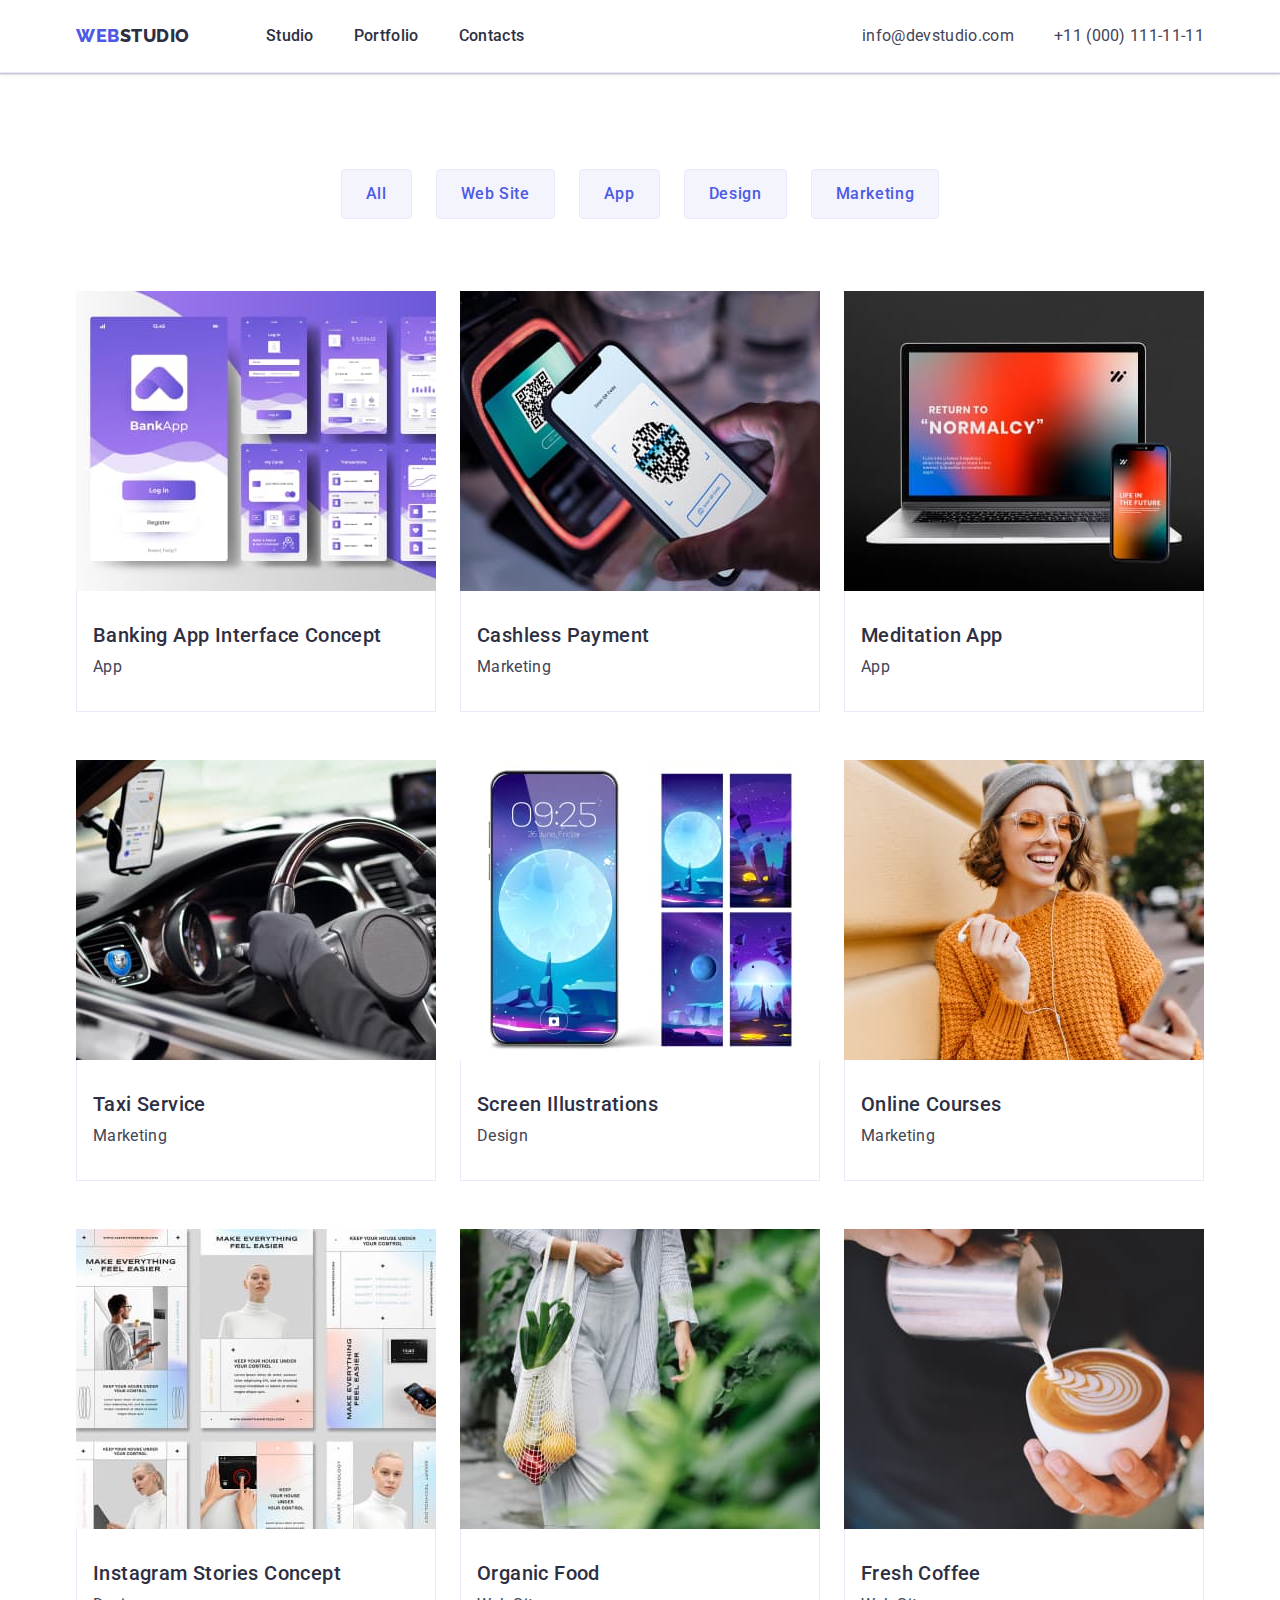
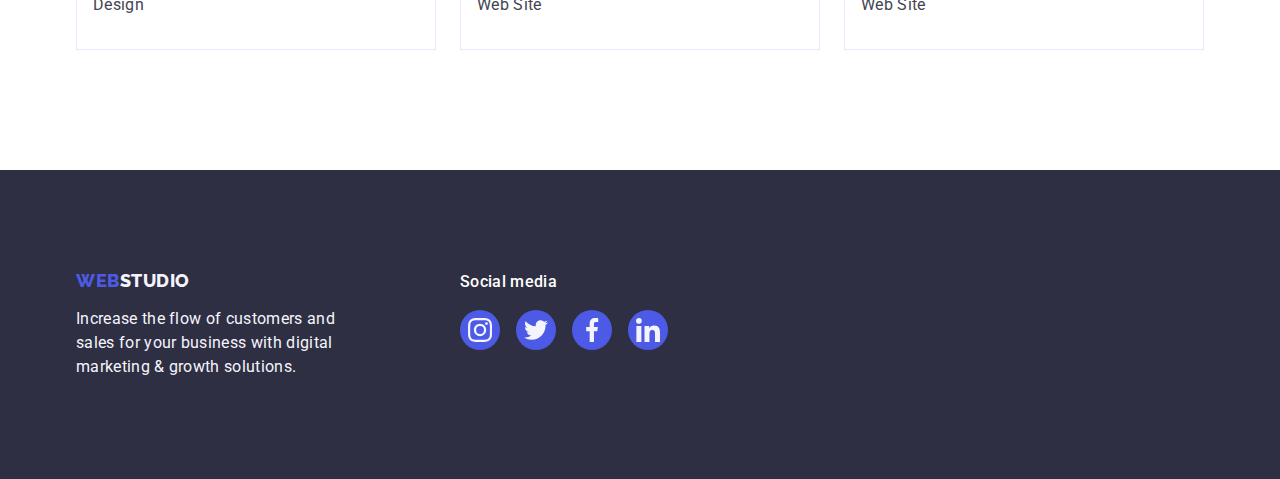
==== portfolio.html @ 55ef06f0 "Initial commit" ====
<!DOCTYPE html>
<html lang="en">
  <head>
    <meta charset="UTF-8" />
    <meta http-equiv="X-UA-Compatible" content="IE=edge" />
    <meta name="viewport" content="width=, initial-scale=1.0" />
    <title>Portfolio</title>

    <!-- Font  -->
    <link rel="preconnect" href="https://fonts.googleapis.com" />
    <link rel="preconnect" href="https://fonts.gstatic.com" crossorigin />
    <link
      href="https://fonts.googleapis.com/css2?family=Raleway:wght@800&family=Roboto:wght@400;500;700;900&display=swap"
      rel="stylesheet"
    />

    <!-- Normalize -->
    <link
      rel="stylesheet"
      href="https://cdn.jsdelivr.net/npm/modern-normalize@1.1.0/modern-normalize.min.css"
    />

    <!-- Styles -->
    <link rel="stylesheet" href="./css/styles.css" />
  </head>
  <body>
    <!-- Header section -->
    <header class="header">
      <div class="container header-cont">
        <nav class="header-nav main-nav">
          <a class="header-logo link" href="./index.html"
            >Web<span class="header-logo-second">Studio</span></a
          >
          <ul class="header-nav-list list">
            <li class="header-item">
              <a class="header-link link" href="./index.html">Studio</a>
            </li>
            <li class="header-item">
              <a class="header-link link" href="./portfolio.html">Portfolio</a>
            </li>
            <li class="header-item">
              <a class="header-link link" href="">Contacts</a>
            </li>
          </ul>
        </nav>
        <address class="header-contacts">
          <ul class="header-nav-contacts-list list">
            <li class="header-contacts-item">
              <a
                class="header-contacts-link link"
                href="mailto:info@devstudio.com"
                >info@devstudio.com</a
              >
            </li>
            <li class="header-contacts-item">
              <a class="header-contacts-link link" href="tel:+110001111111"
                >+11 (000) 111-11-11</a
              >
            </li>
          </ul>
        </address>
      </div>
    </header>
    <main>
      <!-- Section 1 -->
      <section class="portfolio-cont">
        <div class="container">
          <h1 class="visually-hidden">Portfolio</h1>
          <ul class="portfolio-btn-list list">
            <li class="porfolio-btn-item">
              <button class="portfolio-btn" type="button">All</button>
            </li>
            <li class="porfolio-btn-item">
              <button class="portfolio-btn" type="button">Web Site</button>
            </li>
            <li class="porfolio-btn-item">
              <button class="portfolio-btn" type="button">App</button>
            </li>
            <li class="porfolio-btn-item">
              <button class="portfolio-btn" type="button">Design</button>
            </li>
            <li class="porfolio-btn-item">
              <button class="portfolio-btn" type="button">Marketing</button>
            </li>
          </ul>
          <ul class="portfolio-img-list list">
            <li class="portfoli-img-item">
              <a class="portfolio-img-link link" href="">
                <img
                  class="portfolio-img"
                  src="./images/img-8.jpg"
                  alt="Interface Concept"
                  width="360"
                  height="300"
                />
                <div class="portfolio-details">
                  <h2 class="portfolio-title-name">
                    Banking App Interface Concept
                  </h2>
                  <p class="portfolio-undertitle">App</p>
                </div>
              </a>
            </li>
            <li class="portfoli-img-item">
              <a class="portfolio-img-link link" href="">
                <img
                  class="portfolio-img"
                  src="./images/img-9.jpg"
                  alt="Payment by QR code"
                  width="360"
                  height="300"
                />
                <div class="portfolio-details">
                  <h2 class="portfolio-title-name">Cashless Payment</h2>
                  <p class="portfolio-undertitle">Marketing</p>
                </div>
              </a>
            </li>
            <li class="portfoli-img-item">
              <a class="portfolio-img-link link" href="">
                <img
                  class="portfolio-img"
                  src="./images/img-10.jpg"
                  alt="Meditation App on tht phone and laptop"
                  width="360"
                  height="300"
                />
                <div class="portfolio-details">
                  <h2 class="portfolio-title-name">Meditation App</h2>
                  <p class="portfolio-undertitle">App</p>
                </div>
              </a>
            </li>
            <li class="portfoli-img-item">
              <a class="portfolio-img-link link" href="">
                <img
                  class="portfolio-img"
                  src="./images/img-11.jpg"
                  alt="taxi driver"
                  width="360"
                  height="300"
                />
                <div class="portfolio-details">
                  <h2 class="portfolio-title-name">Taxi Service</h2>
                  <p class="portfolio-undertitle">Marketing</p>
                </div>
              </a>
            </li>
            <li class="portfoli-img-item">
              <a class="portfolio-img-link link" href="">
                <img
                  class="portfolio-img"
                  src="./images/img-12.jpg"
                  alt="moon`s illustrations on the phone"
                  width="360"
                  height="300"
                />
                <div class="portfolio-details">
                  <h2 class="portfolio-title-name">Screen Illustrations</h2>
                  <p class="portfolio-undertitle">Design</p>
                </div>
              </a>
            </li>
            <li class="portfoli-img-item">
              <a class="portfolio-img-link link" href="">
                <img
                  class="portfolio-img"
                  src="./images/img-13.jpg"
                  alt="smiling girl"
                  width="360"
                  height="300"
                />
                <div class="portfolio-details">
                  <h2 class="portfolio-title-name">Online Courses</h2>
                  <p class="portfolio-undertitle">Marketing</p>
                </div>
              </a>
            </li>
            <li class="portfoli-img-item">
              <a class="portfolio-img-link link" href="">
                <img
                  class="portfolio-img"
                  src="./images/img-14.jpg"
                  alt="girl`s instagram page"
                  width="360"
                  height="300"
                />
                <div class="portfolio-details">
                  <h2 class="portfolio-title-name">
                    Instagram Stories Concept
                  </h2>
                  <p class="portfolio-undertitle">Design</p>
                </div>
              </a>
            </li>
            <li class="portfoli-img-item">
              <a class="portfolio-img-link link" href="">
                <img
                  class="portfolio-img"
                  src="./images/img-15.jpg"
                  alt="girl and a bag with vegetables"
                  width="360"
                  height="300"
                />
                <div class="portfolio-details">
                  <h2 class="portfolio-title-name">Organic Food</h2>
                  <p class="portfolio-undertitle">Web Site</p>
                </div>
              </a>
            </li>
            <li class="portfoli-img-item">
              <a class="portfolio-img-link link" href="">
                <img
                  class="portfolio-img"
                  src="./images/img-16.jpg"
                  alt="Cup of Coffee"
                  width="360"
                  height="300"
                />
                <div class="portfolio-details">
                  <h2 class="portfolio-title-name">Fresh Coffee</h2>
                  <p class="portfolio-undertitle">Web Site</p>
                </div>
              </a>
            </li>
          </ul>
        </div>
      </section>
    </main>

    <!-- Footer section -->
    <footer class="footer">
      <div class="container footer-cont">
        <div class="footer-logo-cont">
          <a class="footer-logo link" href="./index.html"
            >Web<span class="footer-logo-second">Studio</span></a
          >
          <p class="footer-undertitle">
            Increase the flow of customers and sales for your business with
            digital marketing & growth solutions.
          </p>
        </div>
        <div class="footer-socials">
          <h2 class="footer-title">Social media</h2>
          <ul class="socials-footer-list list">
            <li class="socials-item">
              <a
                class="socials-link-footer link"
                href="https://instagram.com"
                target="_blank"
                rel="noopener noreferrer"
                aria-label="Instagram icon"
              >
                <svg class="socials-icon" width="24" height="24">
                  <use href="./images/icons.svg#icon-instagram"></use>
                </svg>
              </a>
            </li>
            <li class="socials-item">
              <a
                class="socials-link-footer link"
                href="https://twitter.com"
                target="_blank"
                rel="noopener noreferrer"
                aria-label="Twitter icon"
              >
                <svg class="socials-icon" width="24" height="24">
                  <use href="./images/icons.svg#icon-twitter"></use>
                </svg>
              </a>
            </li>
            <li class="socials-item">
              <a
                class="socials-link-footer link"
                href="https://facebook.com"
                target="_blank"
                rel="noopener noreferrer"
                aria-label="Facebook icon"
              >
                <svg class="socials-icon" width="24" height="24">
                  <use href="./images/icons.svg#icon-facebook"></use>
                </svg>
              </a>
            </li>
            <li class="socials-item">
              <a
                class="socials-link-footer link"
                href="https://linkedin.com"
                target="_blank"
                rel="noopener noreferrer"
                aria-label="Linkedin icon"
              >
                <svg class="socials-icon" width="24" height="24">
                  <use href="./images/icons.svg#icon-linkedin"></use>
                </svg>
              </a>
            </li>
          </ul>
        </div>
      </div>
    </footer>
  </body>
</html>
---- css/styles.css ----
:root {
  /* Colors  */

  --iris: #4d5ae5;
  --ocean: #404bbf;
  --navy-blue: #2e2f42;
  --green: #31d0aa;
  --slate: #434455;
  --light-slate: #8e8f99;
  --cornflower: #e7e9fc;
  --cloud: #f4f4fd;
  --navy-blue-bg: #2e2f42;
  --grey: #2e2f42;
  --white: #ffffff;
  --dairy: #fcfcfc;

  /* Fonts  */
  --primary-font: Roboto, sans-serif;
  --secondary-font: Releway, sans-serif;
}

/* Base styles */

body {
  font-family: var(--primary-font);
  font-size: 16px;
  color: var(--slate);
  background-color: var(--white);
}

/* reset start */

h1,
h2,
h3,
p {
  margin: 0;
}

img {
  display: block;
}

.link {
  text-decoration: none;
}

.list {
  list-style: none;
  margin: 0;
  padding: 0;
}

.visually-hidden {
  position: absolute;
  width: 1px;
  height: 1px;
  margin: -1px;
  border: 0;
  padding: 0;

  white-space: nowrap;
  clip-path: inset(100%);
  clip: rect(0 0 0 0);
  overflow: hidden;
}

.container {
  width: 1158px;
  margin-right: auto;
  margin-left: auto;
  padding: 0 15px;
}

/* Header styles */

.header {
  border-bottom: 1px solid #e7e9fc;
  box-shadow: 0px 2px 1px rgba(46, 47, 66, 0.08),
    0px 1px 1px rgba(46, 47, 66, 0.16), 0px 1px 6px rgba(46, 47, 66, 0.08);
}

.header-cont {
  display: flex;
  align-items: center;
}

.main-nav {
  display: flex;
  align-items: center;
  margin-right: auto;
}

.header-logo {
  margin-right: 76px;

  font-family: "Raleway", sans-serif;
  font-weight: 800;
  font-size: 18px;
  line-height: 1.17;
  letter-spacing: 0.03em;
  text-transform: uppercase;

  color: var(--iris);
}

.header-logo-second {
  font-family: "Raleway", sans-serif;
  color: var(--navy-blue);
}

.header-nav-list {
  display: flex;
  align-items: center;
}

.header-link {
  display: block;

  font-weight: 500;
  font-size: 16px;
  line-height: 1.5;
  letter-spacing: 0.02em;
  color: var(--navy-blue);
  padding: 24px 0;
}
.header-item {
  margin-right: 40px;
}

.header-item:last-child {
  margin-right: 0px;
}

.header-contacts {
  font-style: normal;
}

.header-nav-contacts-list {
  display: flex;
}

.header-contacts-link {
  line-height: 1.5;
  letter-spacing: 0.02em;
  color: var(--slate);
}

.header-contacts-item {
  margin-right: 40px;
}

.header-contacts-item:last-child {
  margin-right: 0px;
}

.header-link:hover,
.header-link:focus,
.header-contacts-link:hover,
.header-contacts-link:focus {
  color: var(--ocean);
}

/* Hero styles */

.hero {
  text-align: center;
  padding-top: 188px;
  padding-bottom: 188px;

  max-width: 1440px;
  margin-left: auto;
  margin-right: auto;
  background-color: var(--grey);
  background-image: linear-gradient(
      rgba(46, 47, 66, 0.7),
      rgba(46, 47, 66, 0.7)
    ),
    url(../images/hero/hero_image.jpg);
  background-repeat: no-repeat;
  background-position: center;
  background-size: cover;
}

.hero-title {
  margin-bottom: 48px;
  max-width: 496px;
  margin-right: auto;
  margin-left: auto;

  font-weight: 700;
  font-size: 56px;
  line-height: 1.07;
  letter-spacing: 0.02em;
  color: var(--white);
}

.hero-btn {
  display: block;
  padding-bottom: 16px;
  padding-top: 16px;
  padding-right: 32px;
  padding-left: 32px;
  border-radius: 4px;
  border: transparent;
  min-width: 169px;
  margin-right: auto;
  margin-left: auto;
  box-shadow: 0px 4px 4px rgba(0, 0, 0, 0.15);

  font-family: inherit;
  font-weight: 500;
  font-size: 16px;
  line-height: 1.5;
  letter-spacing: 0.04em;

  color: var(--white);
  background-color: var(--iris);
  cursor: pointer;
}

.hero-btn:hover,
.hero-btn:focus {
  background-color: var(--ocean);
  box-shadow: 0px 4px 4px rgba(0, 0, 0, 0.15);
}

/* Section 1 styles */

.about-section {
  padding-top: 120px;
  padding-bottom: 120px;
}

.about-list {
  display: flex;
}

.about-title-name {
  margin-bottom: 8px;

  font-weight: 500;
  font-size: 20px;
  line-height: 1.2;
  letter-spacing: 0.02em;

  color: var(--navy-blue);
}

.about-undertitle {
  line-height: 1.5;
  letter-spacing: 0.02em;
}

.about-item {
  margin-right: 24px;
  width: 264px;
}

.about-item:last-child {
  margin-right: 0px;
}

.about-icons-list {
  display: flex;
  justify-content: center;
  gap: 24px;
}

.about-icons-item {
  display: flex;
  justify-content: center;
  align-items: center;
}

.about-icons-images {
  display: flex;
  justify-content: center;
  align-items: center;
  width: 264px;
  height: 112px;

  background: #f4f4fd;
  border-radius: 4px;
  margin-bottom: 8px;
}

/* Section 2 styles */

.projects-section {
  padding-bottom: 120px;
}

.projects-list {
  display: flex;
  gap: 24px;
}

.projects-title {
  margin-bottom: 72px;

  font-weight: 700;
  font-size: 36px;
  line-height: 1.11;
  text-align: center;
  text-transform: capitalize;

  color: var(--navy-blue);
}

/* Section 3 styles */

.team-section {
  background-color: var(--cloud);
  padding-top: 120px;
  padding-bottom: 120px;
}

.team-title {
  margin-bottom: 72px;

  font-weight: 700;
  font-size: 36px;
  line-height: 1.11;
  text-align: center;
  text-transform: capitalize;
  letter-spacing: 0.02em;

  color: var(--navy-blue);
}

.team-list {
  display: flex;
  gap: 24px;
}

.team-item {
  background-color: var(--white);
  box-shadow: 0px 1px 6px rgba(46, 47, 66, 0.08),
    0px 1px 1px rgba(46, 47, 66, 0.16), 0px 2px 1px rgba(46, 47, 66, 0.08);
  border-radius: 0px 0px 4px 4px;
}

.team-details {
  padding-top: 32px;
  padding-bottom: 32px;
}

.team-title-name {
  margin-bottom: 8px;

  font-weight: 500;
  font-size: 20px;
  line-height: 1.2;
  letter-spacing: 0.02em;
  text-align: center;

  color: var(--navy-blue);
}
.team-undertitle {
  margin-bottom: 8px;

  line-height: 1.5;
  letter-spacing: 0.02em;
  text-align: center;
}

/* Section 4 */

.customer-section {
  padding-bottom: 120px;
  padding-top: 120px;
}

.customer-title {
  margin-bottom: 72px;

  font-weight: 700;
  font-size: 36px;
  line-height: 1.1;
  text-align: center;
  letter-spacing: 0.02em;
  text-transform: capitalize;

  color: var(--navy-blue);
}

.customer-icons-list {
  display: flex;
  justify-content: center;
  gap: 24px;
}

.customers-link {
  display: flex;
  justify-content: center;
  align-items: center;

  width: 168px;
  height: 88px;

  border: 1px solid var(--light-slate);
  border-radius: 4px;

  color: var(--light-slate);
}

.customers-link:hover,
.customers-link:focus {
  border: 1px solid var(--ocean);
  color: var(--ocean);
}

.customer-icon {
  fill: currentColor;
}

/* Icons */

.socials {
  display: flex;
  justify-content: center;
  gap: 24px;
}

.socials-link {
  display: flex;
  justify-content: center;
  align-items: center;

  width: 40px;
  height: 40px;

  background-color: var(--iris);
  border-radius: 50%;
}

.socials-icon {
  fill: var(--cloud);
}

.socials-link:hover,
.socials-link:focus {
  background-color: var(--ocean);
}

/* Footer section */

.footer {
  background-color: var(--navy-blue-bg);
  padding-top: 100px;
  padding-bottom: 100px;
}

.footer-cont {
  display: flex;
  align-items: baseline;
  gap: 120px;
}

.footer-logo-cont {
  width: 264px;
}

.footer-logo link {
  margin-top: 100px;
}

.footer-logo {
  display: inline-block;
  margin-bottom: 16px;
  font-family: "Raleway", sans-serif;
  font-weight: 800;
  font-size: 18px;
  line-height: 1.17;
  letter-spacing: 0.03em;
  text-transform: uppercase;
  color: var(--iris);
}

.footer-logo-second {
  font-family: "Raleway", sans-serif;
  color: var(--cloud);
}

.footer-undertitle {
  color: var(--cloud);
  width: 264px;
  line-height: 1.5;
  letter-spacing: 0.02em;
}

.footer-title {
  margin-bottom: 16px;

  font-size: 16px;
  font-weight: 500;
  line-height: 1.5;
  letter-spacing: 0.02em;
  color: var(--white);
}

.socials-footer-list {
  display: flex;
  justify-content: center;
  gap: 16px;
}

.socials-link-footer {
  display: flex;
  justify-content: center;
  align-items: center;

  width: 40px;
  height: 40px;

  background-color: var(--iris);
  border-radius: 50%;
}

.socials-link-footer:hover,
.socials-link-footer:focus {
  background-color: var(--green);
}

/* Portfolio */

/* Section 1 */

.portfolio-cont {
  padding-top: 96px;
  padding-bottom: 120px;
}

.portfolio-btn-list {
  display: flex;
  justify-content: center;
  margin-bottom: 72px;
  gap: 24px;
}

.portfolio-btn {
  border-radius: 4px;
  padding-top: 12px;
  padding-right: 24px;
  padding-bottom: 12px;
  padding-left: 24px;
  text-align: center;
  border: 1px solid var(--cornflower);

  font-family: inherit;
  font-weight: 500;
  font-size: 16px;
  line-height: 1.5;
  letter-spacing: 0.04em;
  cursor: pointer;

  color: var(--iris);
  background-color: var(--cloud);
}

.portfolio-btn:hover,
.portfolio-btn:focus {
  box-shadow: 0px 3px 1px rgba(0, 0, 0, 0.1), 0px 2px 1px rgba(0, 0, 0, 0.08),
    0px 2px 2px rgba(0, 0, 0, 0.12);

  color: var(--white);
  background-color: var(--ocean);
  border: 1px solid transparent;
}

.portfolio-details {
  padding-top: 32px;
  padding-bottom: 32px;
  padding-right: 16px;
  padding-left: 16px;
  border: 1px solid var(--cornflower);
  border-top: none;
}

.portfolio-title-name {
  font-weight: 500;
  font-size: 20px;
  line-height: 1.2;
  letter-spacing: 0.02em;
  color: var(--navy-blue);
  margin-bottom: 8px;
}

.portfolio-undertitle {
  font-size: 16px;
  line-height: 1.5;
  letter-spacing: 0.02em;
  color: var(--slate);
}

.portfolio-img-list {
  display: flex;
  flex-wrap: wrap;
  width: 1128px;
  column-gap: 24px;
  row-gap: 48px;
}

.portfoli-img-item {
  width: calc((100% - 48px) / 3);
}

.portfolio-img-link {
  display: block;
}

.portfolio-img-link:hover,
.portfolio-img-link:focus {
  box-shadow: 0px 1px 6px rgba(46, 47, 66, 0.08),
    0px 1px 1px rgba(46, 47, 66, 0.16), 0px 2px 1px rgba(46, 47, 66, 0.08);
}
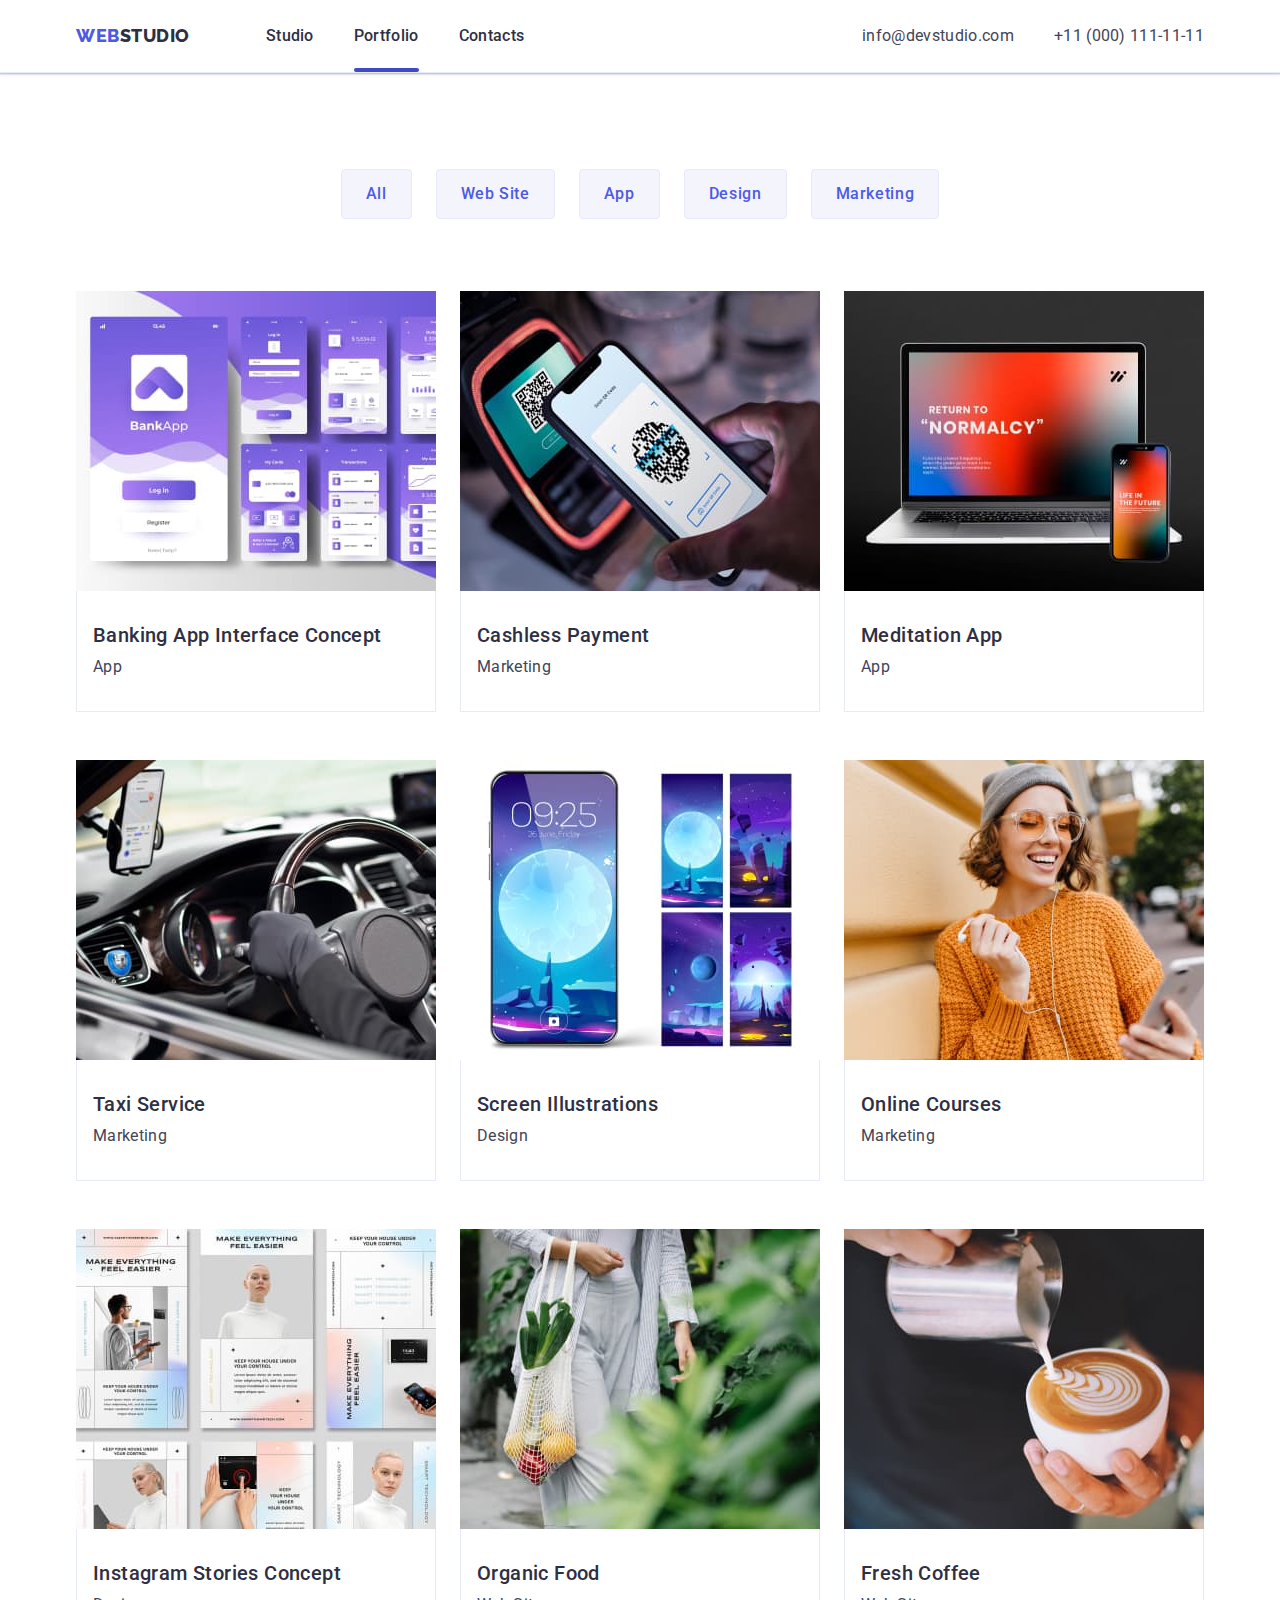
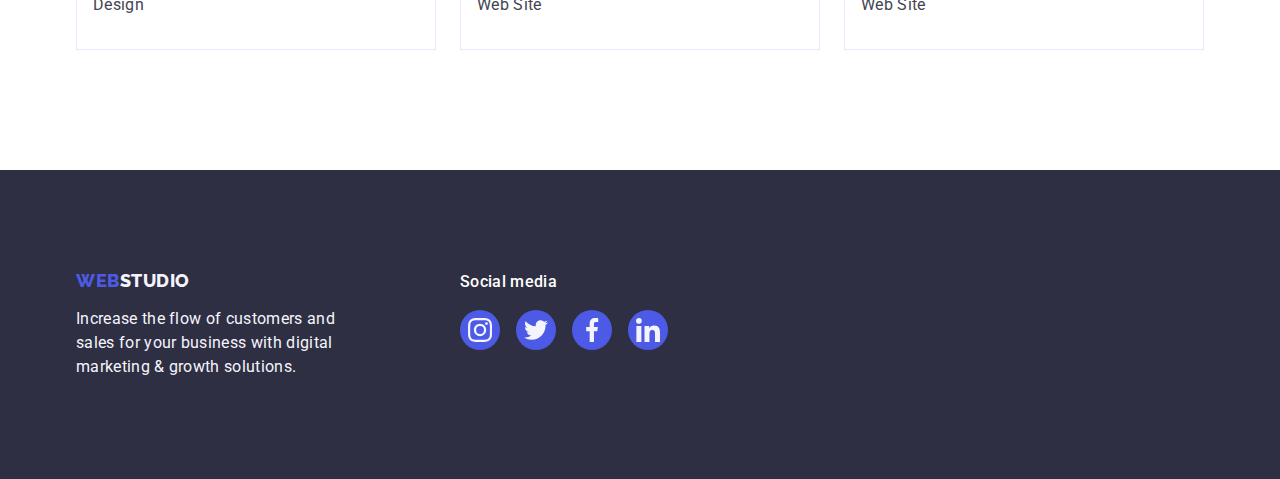
==== commit 003f8969: "Update portfolio.html" ====
--- a/portfolio.html
+++ b/portfolio.html
@@ -36,7 +36,9 @@
               <a class="header-link link" href="./index.html">Studio</a>
             </li>
             <li class="header-item">
-              <a class="header-link link" href="./portfolio.html">Portfolio</a>
+              <a class="header-link current link" href="./portfolio.html"
+                >Portfolio</a
+              >
             </li>
             <li class="header-item">
               <a class="header-link link" href="">Contacts</a>
--- a/css/styles.css
+++ b/css/styles.css
@@ -115,6 +115,8 @@
 }
 
 .header-link {
+  position: relative;
+
   display: block;
 
   font-weight: 500;
@@ -124,6 +126,26 @@
   color: var(--navy-blue);
   padding: 24px 0;
 }
+
+.header-link::after {
+  content: "";
+  position: absolute;
+  bottom: 0px;
+  left: 0px;
+
+  display: block;
+  width: 100%;
+  height: 4px;
+
+  border-radius: 2px;
+}
+
+.header-link.current::after,
+.header-link:hover::after,
+.header-link:focus::after {
+  background-color: var(--ocean);
+}
+
 .header-item {
   margin-right: 40px;
 }
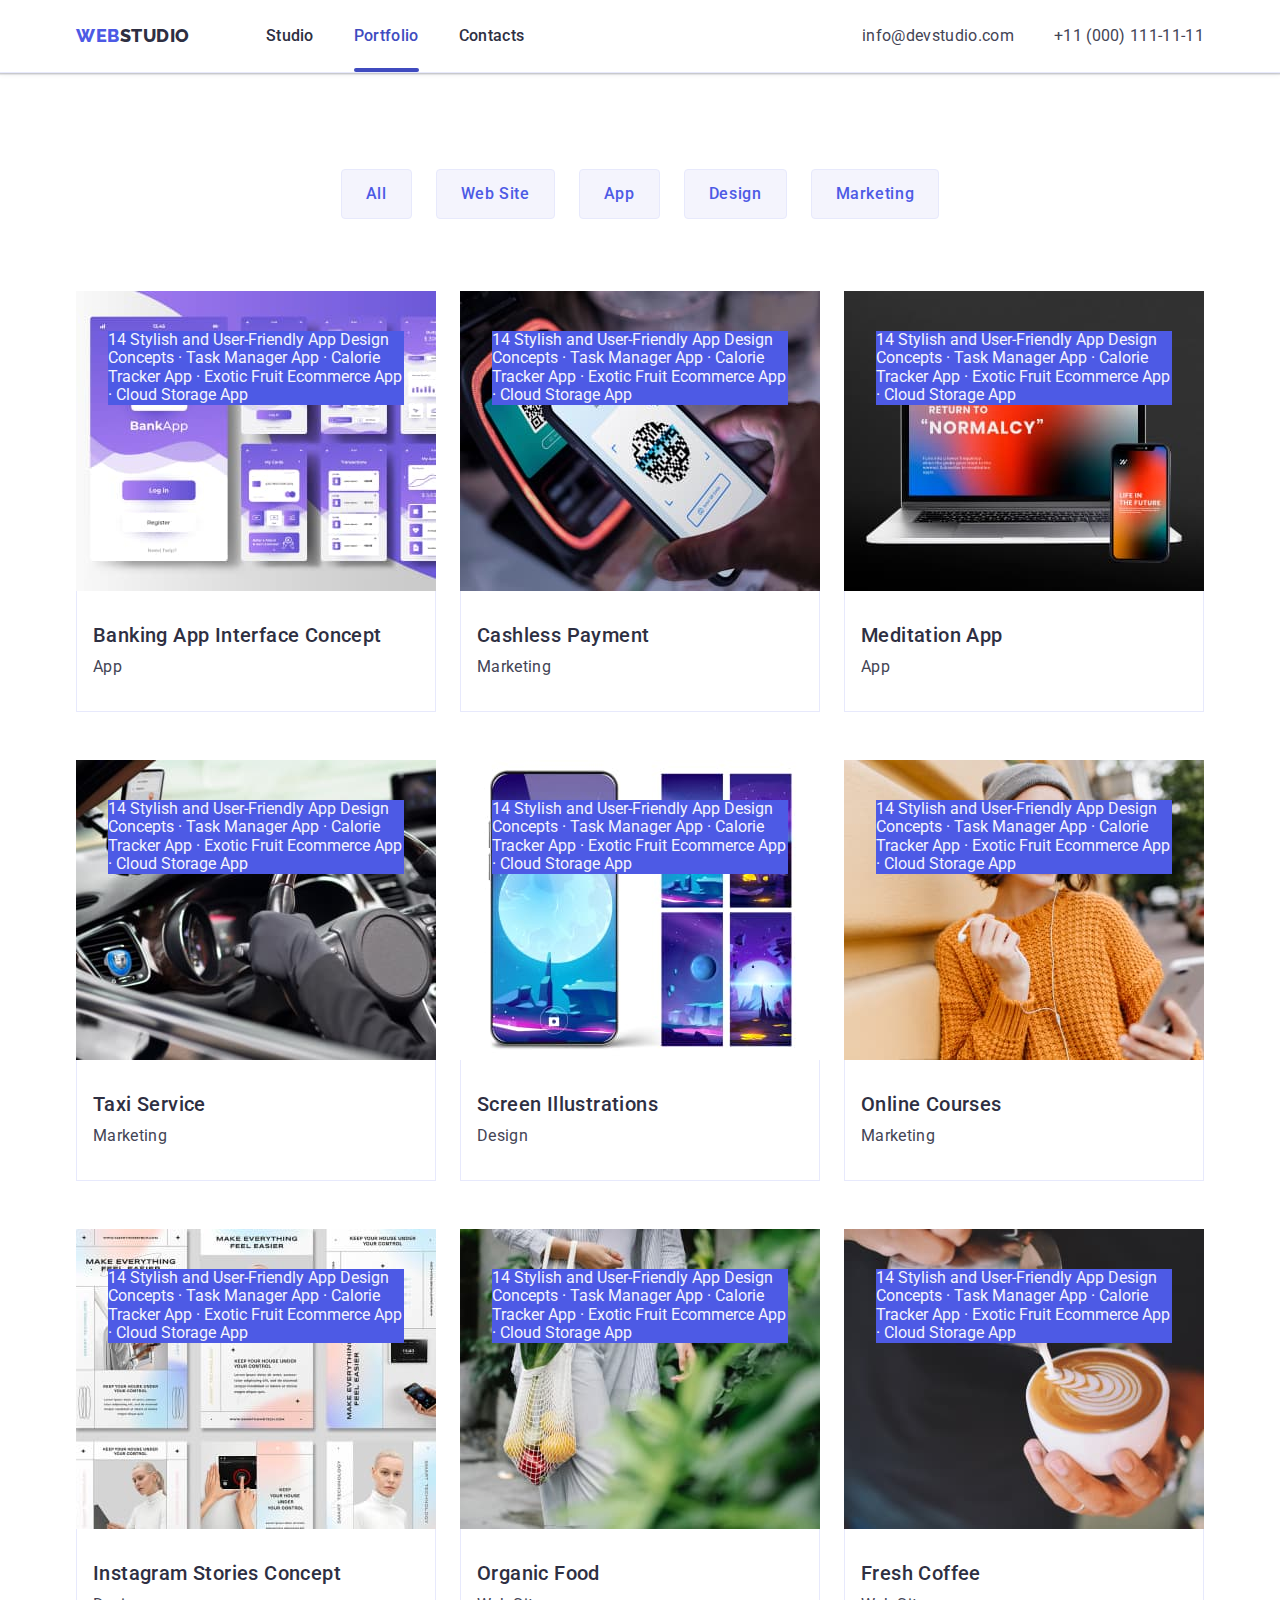
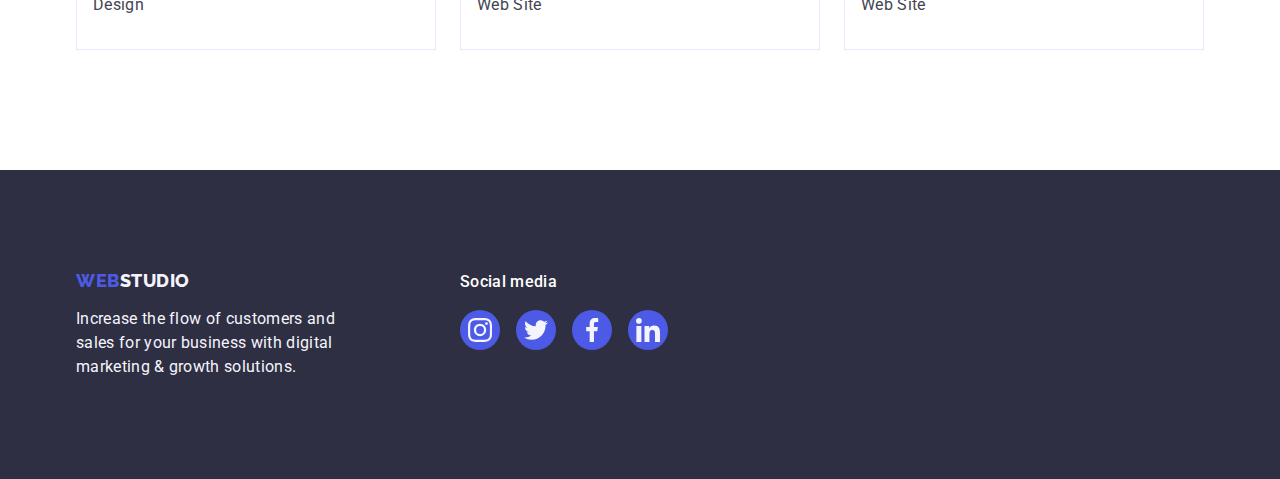
==== commit 894af070: "Update portfolio.html" ====
--- a/portfolio.html
+++ b/portfolio.html
@@ -88,13 +88,20 @@
           <ul class="portfolio-img-list list">
             <li class="portfoli-img-item">
               <a class="portfolio-img-link link" href="">
-                <img
-                  class="portfolio-img"
-                  src="./images/img-8.jpg"
-                  alt="Interface Concept"
-                  width="360"
-                  height="300"
-                />
+                <div class="portfolio-img-box">
+                  <img
+                    class="portfolio-img"
+                    src="./images/img-8.jpg"
+                    alt="Interface Concept"
+                    width="360"
+                    height="300"
+                  />
+                  <p class="portfolio-img-text">
+                    14 Stylish and User-Friendly App Design Concepts · Task
+                    Manager App · Calorie Tracker App · Exotic Fruit Ecommerce
+                    App · Cloud Storage App
+                  </p>
+                </div>
                 <div class="portfolio-details">
                   <h2 class="portfolio-title-name">
                     Banking App Interface Concept
@@ -105,13 +112,20 @@
             </li>
             <li class="portfoli-img-item">
               <a class="portfolio-img-link link" href="">
-                <img
-                  class="portfolio-img"
-                  src="./images/img-9.jpg"
-                  alt="Payment by QR code"
-                  width="360"
-                  height="300"
-                />
+                <div class="portfolio-img-box">
+                  <img
+                    class="portfolio-img"
+                    src="./images/img-9.jpg"
+                    alt="Payment by QR code"
+                    width="360"
+                    height="300"
+                  />
+                  <p class="portfolio-img-text">
+                    14 Stylish and User-Friendly App Design Concepts · Task
+                    Manager App · Calorie Tracker App · Exotic Fruit Ecommerce
+                    App · Cloud Storage App
+                  </p>
+                </div>
                 <div class="portfolio-details">
                   <h2 class="portfolio-title-name">Cashless Payment</h2>
                   <p class="portfolio-undertitle">Marketing</p>
@@ -120,13 +134,20 @@
             </li>
             <li class="portfoli-img-item">
               <a class="portfolio-img-link link" href="">
-                <img
-                  class="portfolio-img"
-                  src="./images/img-10.jpg"
-                  alt="Meditation App on tht phone and laptop"
-                  width="360"
-                  height="300"
-                />
+                <div class="portfolio-img-box">
+                  <img
+                    class="portfolio-img"
+                    src="./images/img-10.jpg"
+                    alt="Meditation App on tht phone and laptop"
+                    width="360"
+                    height="300"
+                  />
+                  <p class="portfolio-img-text">
+                    14 Stylish and User-Friendly App Design Concepts · Task
+                    Manager App · Calorie Tracker App · Exotic Fruit Ecommerce
+                    App · Cloud Storage App
+                  </p>
+                </div>
                 <div class="portfolio-details">
                   <h2 class="portfolio-title-name">Meditation App</h2>
                   <p class="portfolio-undertitle">App</p>
@@ -135,13 +156,20 @@
             </li>
             <li class="portfoli-img-item">
               <a class="portfolio-img-link link" href="">
-                <img
-                  class="portfolio-img"
-                  src="./images/img-11.jpg"
-                  alt="taxi driver"
-                  width="360"
-                  height="300"
-                />
+                <div class="portfolio-img-box">
+                  <img
+                    class="portfolio-img"
+                    src="./images/img-11.jpg"
+                    alt="taxi driver"
+                    width="360"
+                    height="300"
+                  />
+                  <p class="portfolio-img-text">
+                    14 Stylish and User-Friendly App Design Concepts · Task
+                    Manager App · Calorie Tracker App · Exotic Fruit Ecommerce
+                    App · Cloud Storage App
+                  </p>
+                </div>
                 <div class="portfolio-details">
                   <h2 class="portfolio-title-name">Taxi Service</h2>
                   <p class="portfolio-undertitle">Marketing</p>
@@ -150,13 +178,20 @@
             </li>
             <li class="portfoli-img-item">
               <a class="portfolio-img-link link" href="">
-                <img
-                  class="portfolio-img"
-                  src="./images/img-12.jpg"
-                  alt="moon`s illustrations on the phone"
-                  width="360"
-                  height="300"
-                />
+                <div class="portfolio-img-box">
+                  <img
+                    class="portfolio-img"
+                    src="./images/img-12.jpg"
+                    alt="moon`s illustrations on the phone"
+                    width="360"
+                    height="300"
+                  />
+                  <p class="portfolio-img-text">
+                    14 Stylish and User-Friendly App Design Concepts · Task
+                    Manager App · Calorie Tracker App · Exotic Fruit Ecommerce
+                    App · Cloud Storage App
+                  </p>
+                </div>
                 <div class="portfolio-details">
                   <h2 class="portfolio-title-name">Screen Illustrations</h2>
                   <p class="portfolio-undertitle">Design</p>
@@ -165,13 +200,20 @@
             </li>
             <li class="portfoli-img-item">
               <a class="portfolio-img-link link" href="">
-                <img
-                  class="portfolio-img"
-                  src="./images/img-13.jpg"
-                  alt="smiling girl"
-                  width="360"
-                  height="300"
-                />
+                <div class="portfolio-img-box">
+                  <img
+                    class="portfolio-img"
+                    src="./images/img-13.jpg"
+                    alt="smiling girl"
+                    width="360"
+                    height="300"
+                  />
+                  <p class="portfolio-img-text">
+                    14 Stylish and User-Friendly App Design Concepts · Task
+                    Manager App · Calorie Tracker App · Exotic Fruit Ecommerce
+                    App · Cloud Storage App
+                  </p>
+                </div>
                 <div class="portfolio-details">
                   <h2 class="portfolio-title-name">Online Courses</h2>
                   <p class="portfolio-undertitle">Marketing</p>
@@ -180,13 +222,20 @@
             </li>
             <li class="portfoli-img-item">
               <a class="portfolio-img-link link" href="">
-                <img
-                  class="portfolio-img"
-                  src="./images/img-14.jpg"
-                  alt="girl`s instagram page"
-                  width="360"
-                  height="300"
-                />
+                <div class="portfolio-img-box">
+                  <img
+                    class="portfolio-img"
+                    src="./images/img-14.jpg"
+                    alt="girl`s instagram page"
+                    width="360"
+                    height="300"
+                  />
+                  <p class="portfolio-img-text">
+                    14 Stylish and User-Friendly App Design Concepts · Task
+                    Manager App · Calorie Tracker App · Exotic Fruit Ecommerce
+                    App · Cloud Storage App
+                  </p>
+                </div>
                 <div class="portfolio-details">
                   <h2 class="portfolio-title-name">
                     Instagram Stories Concept
@@ -197,13 +246,20 @@
             </li>
             <li class="portfoli-img-item">
               <a class="portfolio-img-link link" href="">
-                <img
-                  class="portfolio-img"
-                  src="./images/img-15.jpg"
-                  alt="girl and a bag with vegetables"
-                  width="360"
-                  height="300"
-                />
+                <div class="portfolio-img-box">
+                  <img
+                    class="portfolio-img"
+                    src="./images/img-15.jpg"
+                    alt="girl and a bag with vegetables"
+                    width="360"
+                    height="300"
+                  />
+                  <p class="portfolio-img-text">
+                    14 Stylish and User-Friendly App Design Concepts · Task
+                    Manager App · Calorie Tracker App · Exotic Fruit Ecommerce
+                    App · Cloud Storage App
+                  </p>
+                </div>
                 <div class="portfolio-details">
                   <h2 class="portfolio-title-name">Organic Food</h2>
                   <p class="portfolio-undertitle">Web Site</p>
@@ -212,13 +268,20 @@
             </li>
             <li class="portfoli-img-item">
               <a class="portfolio-img-link link" href="">
-                <img
-                  class="portfolio-img"
-                  src="./images/img-16.jpg"
-                  alt="Cup of Coffee"
-                  width="360"
-                  height="300"
-                />
+                <div class="portfolio-img-box">
+                  <img
+                    class="portfolio-img"
+                    src="./images/img-16.jpg"
+                    alt="Cup of Coffee"
+                    width="360"
+                    height="300"
+                  />
+                  <p class="portfolio-img-text">
+                    14 Stylish and User-Friendly App Design Concepts · Task
+                    Manager App · Calorie Tracker App · Exotic Fruit Ecommerce
+                    App · Cloud Storage App
+                  </p>
+                </div>
                 <div class="portfolio-details">
                   <h2 class="portfolio-title-name">Fresh Coffee</h2>
                   <p class="portfolio-undertitle">Web Site</p>
--- a/css/styles.css
+++ b/css/styles.css
@@ -140,9 +140,11 @@
   border-radius: 2px;
 }
 
-.header-link.current::after,
-.header-link:hover::after,
-.header-link:focus::after {
+.header-link.current {
+  color: var(--ocean);
+}
+
+.header-link.current::after {
   background-color: var(--ocean);
 }
 
@@ -637,3 +639,17 @@
   box-shadow: 0px 1px 6px rgba(46, 47, 66, 0.08),
     0px 1px 1px rgba(46, 47, 66, 0.16), 0px 2px 1px rgba(46, 47, 66, 0.08);
 }
+
+.portfolio-img-box {
+  position: relative;
+}
+
+.portfolio-img-text {
+  position: absolute;
+  top: 40px;
+  left: 32px;
+
+  width: 296px;
+  color: var(--cloud);
+  background-color: var(--iris);
+}
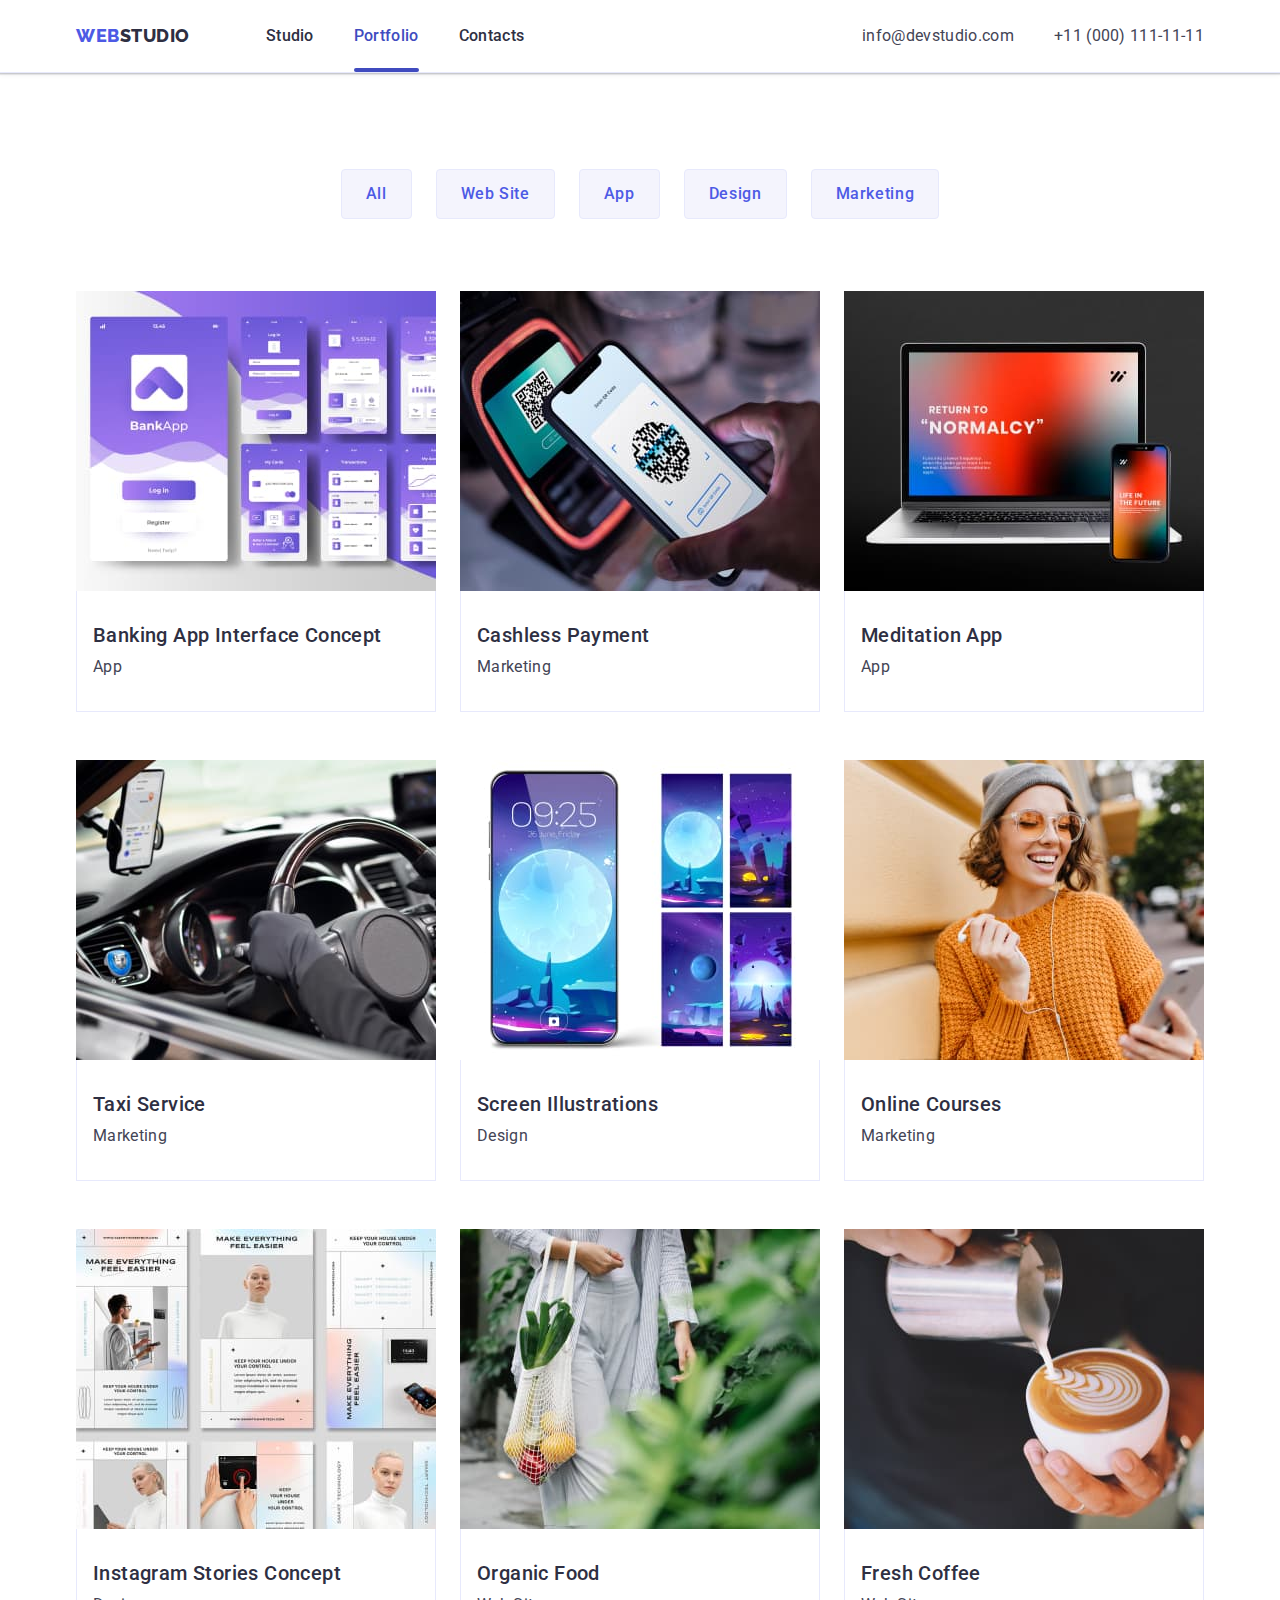
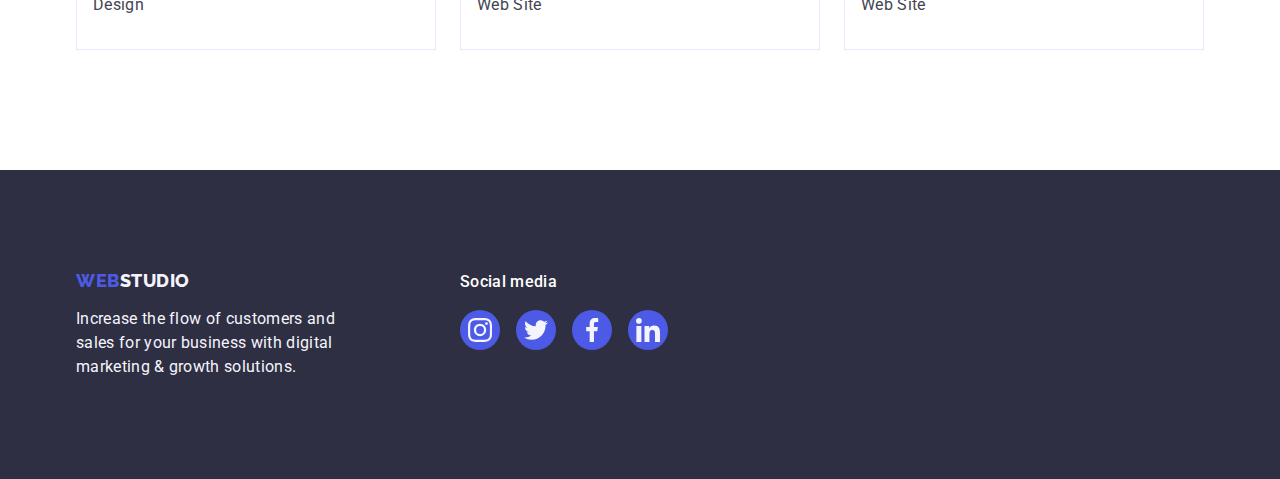
==== commit 6847211d: "Update portfolio.html" ====
--- a/portfolio.html
+++ b/portfolio.html
@@ -96,11 +96,13 @@
                     width="360"
                     height="300"
                   />
-                  <p class="portfolio-img-text">
-                    14 Stylish and User-Friendly App Design Concepts · Task
-                    Manager App · Calorie Tracker App · Exotic Fruit Ecommerce
-                    App · Cloud Storage App
-                  </p>
+                  <div class="overlay">
+                    <p class="portfolio-img-overlay">
+                      14 Stylish and User-Friendly App Design Concepts · Task
+                      Manager App · Calorie Tracker App · Exotic Fruit Ecommerce
+                      App · Cloud Storage App
+                    </p>
+                  </div>
                 </div>
                 <div class="portfolio-details">
                   <h2 class="portfolio-title-name">
@@ -120,11 +122,13 @@
                     width="360"
                     height="300"
                   />
-                  <p class="portfolio-img-text">
-                    14 Stylish and User-Friendly App Design Concepts · Task
-                    Manager App · Calorie Tracker App · Exotic Fruit Ecommerce
-                    App · Cloud Storage App
-                  </p>
+                  <div class="overlay">
+                    <p class="portfolio-img-overlay">
+                      14 Stylish and User-Friendly App Design Concepts · Task
+                      Manager App · Calorie Tracker App · Exotic Fruit Ecommerce
+                      App · Cloud Storage App
+                    </p>
+                  </div>
                 </div>
                 <div class="portfolio-details">
                   <h2 class="portfolio-title-name">Cashless Payment</h2>
@@ -142,11 +146,13 @@
                     width="360"
                     height="300"
                   />
-                  <p class="portfolio-img-text">
-                    14 Stylish and User-Friendly App Design Concepts · Task
-                    Manager App · Calorie Tracker App · Exotic Fruit Ecommerce
-                    App · Cloud Storage App
-                  </p>
+                  <div class="overlay">
+                    <p class="portfolio-img-overlay">
+                      14 Stylish and User-Friendly App Design Concepts · Task
+                      Manager App · Calorie Tracker App · Exotic Fruit Ecommerce
+                      App · Cloud Storage App
+                    </p>
+                  </div>
                 </div>
                 <div class="portfolio-details">
                   <h2 class="portfolio-title-name">Meditation App</h2>
@@ -164,11 +170,13 @@
                     width="360"
                     height="300"
                   />
-                  <p class="portfolio-img-text">
-                    14 Stylish and User-Friendly App Design Concepts · Task
-                    Manager App · Calorie Tracker App · Exotic Fruit Ecommerce
-                    App · Cloud Storage App
-                  </p>
+                  <div class="overlay">
+                    <p class="portfolio-img-overlay">
+                      14 Stylish and User-Friendly App Design Concepts · Task
+                      Manager App · Calorie Tracker App · Exotic Fruit Ecommerce
+                      App · Cloud Storage App
+                    </p>
+                  </div>
                 </div>
                 <div class="portfolio-details">
                   <h2 class="portfolio-title-name">Taxi Service</h2>
@@ -186,11 +194,13 @@
                     width="360"
                     height="300"
                   />
-                  <p class="portfolio-img-text">
-                    14 Stylish and User-Friendly App Design Concepts · Task
-                    Manager App · Calorie Tracker App · Exotic Fruit Ecommerce
-                    App · Cloud Storage App
-                  </p>
+                  <div class="overlay">
+                    <p class="portfolio-img-overlay">
+                      14 Stylish and User-Friendly App Design Concepts · Task
+                      Manager App · Calorie Tracker App · Exotic Fruit Ecommerce
+                      App · Cloud Storage App
+                    </p>
+                  </div>
                 </div>
                 <div class="portfolio-details">
                   <h2 class="portfolio-title-name">Screen Illustrations</h2>
@@ -208,11 +218,13 @@
                     width="360"
                     height="300"
                   />
-                  <p class="portfolio-img-text">
-                    14 Stylish and User-Friendly App Design Concepts · Task
-                    Manager App · Calorie Tracker App · Exotic Fruit Ecommerce
-                    App · Cloud Storage App
-                  </p>
+                  <div class="overlay">
+                    <p class="portfolio-img-overlay">
+                      14 Stylish and User-Friendly App Design Concepts · Task
+                      Manager App · Calorie Tracker App · Exotic Fruit Ecommerce
+                      App · Cloud Storage App
+                    </p>
+                  </div>
                 </div>
                 <div class="portfolio-details">
                   <h2 class="portfolio-title-name">Online Courses</h2>
@@ -230,11 +242,13 @@
                     width="360"
                     height="300"
                   />
-                  <p class="portfolio-img-text">
-                    14 Stylish and User-Friendly App Design Concepts · Task
-                    Manager App · Calorie Tracker App · Exotic Fruit Ecommerce
-                    App · Cloud Storage App
-                  </p>
+                  <div class="overlay">
+                    <p class="portfolio-img-overlay">
+                      14 Stylish and User-Friendly App Design Concepts · Task
+                      Manager App · Calorie Tracker App · Exotic Fruit Ecommerce
+                      App · Cloud Storage App
+                    </p>
+                  </div>
                 </div>
                 <div class="portfolio-details">
                   <h2 class="portfolio-title-name">
@@ -254,11 +268,13 @@
                     width="360"
                     height="300"
                   />
-                  <p class="portfolio-img-text">
-                    14 Stylish and User-Friendly App Design Concepts · Task
-                    Manager App · Calorie Tracker App · Exotic Fruit Ecommerce
-                    App · Cloud Storage App
-                  </p>
+                  <div class="overlay">
+                    <p class="portfolio-img-overlay">
+                      14 Stylish and User-Friendly App Design Concepts · Task
+                      Manager App · Calorie Tracker App · Exotic Fruit Ecommerce
+                      App · Cloud Storage App
+                    </p>
+                  </div>
                 </div>
                 <div class="portfolio-details">
                   <h2 class="portfolio-title-name">Organic Food</h2>
@@ -276,11 +292,13 @@
                     width="360"
                     height="300"
                   />
-                  <p class="portfolio-img-text">
-                    14 Stylish and User-Friendly App Design Concepts · Task
-                    Manager App · Calorie Tracker App · Exotic Fruit Ecommerce
-                    App · Cloud Storage App
-                  </p>
+                  <div class="overlay">
+                    <p class="portfolio-img-overlay">
+                      14 Stylish and User-Friendly App Design Concepts · Task
+                      Manager App · Calorie Tracker App · Exotic Fruit Ecommerce
+                      App · Cloud Storage App
+                    </p>
+                  </div>
                 </div>
                 <div class="portfolio-details">
                   <h2 class="portfolio-title-name">Fresh Coffee</h2>
--- a/css/styles.css
+++ b/css/styles.css
@@ -17,6 +17,10 @@
   /* Fonts  */
   --primary-font: Roboto, sans-serif;
   --secondary-font: Releway, sans-serif;
+
+  /* Transition */
+
+  --transition-standart: 250ms cubic-bezier(0.4, 0, 0.2, 1);
 }
 
 /* Base styles */
@@ -125,6 +129,8 @@
   letter-spacing: 0.02em;
   color: var(--navy-blue);
   padding: 24px 0;
+
+  transition: color var(--transition-standart);
 }
 
 .header-link::after {
@@ -168,6 +174,8 @@
   line-height: 1.5;
   letter-spacing: 0.02em;
   color: var(--slate);
+
+  transition: color var(--transition-standart);
 }
 
 .header-contacts-item {
@@ -241,6 +249,9 @@
   color: var(--white);
   background-color: var(--iris);
   cursor: pointer;
+
+  transition: backgroud-color var(--transition-standart),
+    box-shadow var(--transition-standart);
 }
 
 .hero-btn:hover,
@@ -427,6 +438,9 @@
   border-radius: 4px;
 
   color: var(--light-slate);
+
+  transition: border var(--transition-standart),
+    color var(--transition-standart);
 }
 
 .customers-link:hover,
@@ -457,6 +471,8 @@
 
   background-color: var(--iris);
   border-radius: 50%;
+
+  transition: backgroud-color var(--transition-standart);
 }
 
 .socials-icon {
@@ -540,6 +556,8 @@
 
   background-color: var(--iris);
   border-radius: 50%;
+
+  transition: background-color var(--transition-standart);
 }
 
 .socials-link-footer:hover,
@@ -581,6 +599,11 @@
 
   color: var(--iris);
   background-color: var(--cloud);
+
+  transition: box-shadow var(--transition-standart),
+    color var(--transition-standart),
+    background-color var(--transition-standart),
+    border var(--transition-standart);
 }
 
 .portfolio-btn:hover,
@@ -632,6 +655,8 @@
 
 .portfolio-img-link {
   display: block;
+
+  transition: box-shadow var(--transition-standart);
 }
 
 .portfolio-img-link:hover,
@@ -642,14 +667,111 @@
 
 .portfolio-img-box {
   position: relative;
-}
-
-.portfolio-img-text {
+  overflow: hidden;
+}
+
+.overlay {
   position: absolute;
-  top: 40px;
-  left: 32px;
-
-  width: 296px;
+  top: 0;
+  left: 0;
+  width: 100%;
+  height: 100%;
+  transform: translateY(100%);
+
+  padding-top: 40px;
+  padding-right: 32px;
+  padding-left: 32px;
+  padding-bottom: 164px;
+
+  background-color: var(--iris);
+
+  transition: transform var(--transition-standart);
+}
+
+.portfoli-img-item:hover .overlay {
+  transform: translateY(0%);
+}
+
+.portfolio-img-overlay {
   color: var(--cloud);
-  background-color: var(--iris);
-}
+  line-height: 1.5;
+  letter-spacing: 0.02em;
+}
+
+/* Modal styles */
+
+.backdrop {
+  position: fixed;
+
+  top: 0;
+  bottom: 0;
+  right: 0;
+  left: 0;
+
+  background-color: rgba(46, 47, 66, 0.4);
+
+  transition: opacity var(--transition-standart),
+    visibility var(--transition-standart);
+}
+
+.backdrop.is-hidden {
+  opacity: 0;
+  visibility: hidden;
+  pointer-events: none;
+
+  transition-delay: 200ms;
+}
+
+.modal {
+  position: absolute;
+  top: 50%;
+  left: 50%;
+  transform: translate(-50%, -50%) rotate(0) scale(1);
+
+  width: 408px;
+  min-height: 584px;
+  padding: 24px;
+
+  background-color: var(--dairy);
+  box-shadow: 0px 1px 1px rgba(0, 0, 0, 0.14), 0px 1px 3px rgba(0, 0, 0, 0.12),
+    0px 2px 1px rgba(0, 0, 0, 0.2);
+  border-radius: 4px;
+
+  transition: transform 400ms ease-in;
+}
+
+.backdrop.is-hidden .modal {
+  transform: translate(-50%, -50%) rotate(180deg) scale(0.2);
+}
+
+.modal-btn {
+  position: absolute;
+  top: 24px;
+  right: 24px;
+
+  display: flex;
+  align-items: center;
+  justify-content: center;
+
+  width: 24px;
+  height: 24px;
+
+  background-color: var(--cornflower);
+  border-radius: 50%;
+  border: none;
+
+  cursor: pointer;
+
+  transition: background-color var(--transition-standart),
+    color var(--transition-standart);
+}
+
+.modal-btn:hover,
+.modal-btn:focus {
+  background-color: var(--ocean);
+  color: var(--white);
+}
+
+.modal-icon {
+  fill: currentColor;
+}
